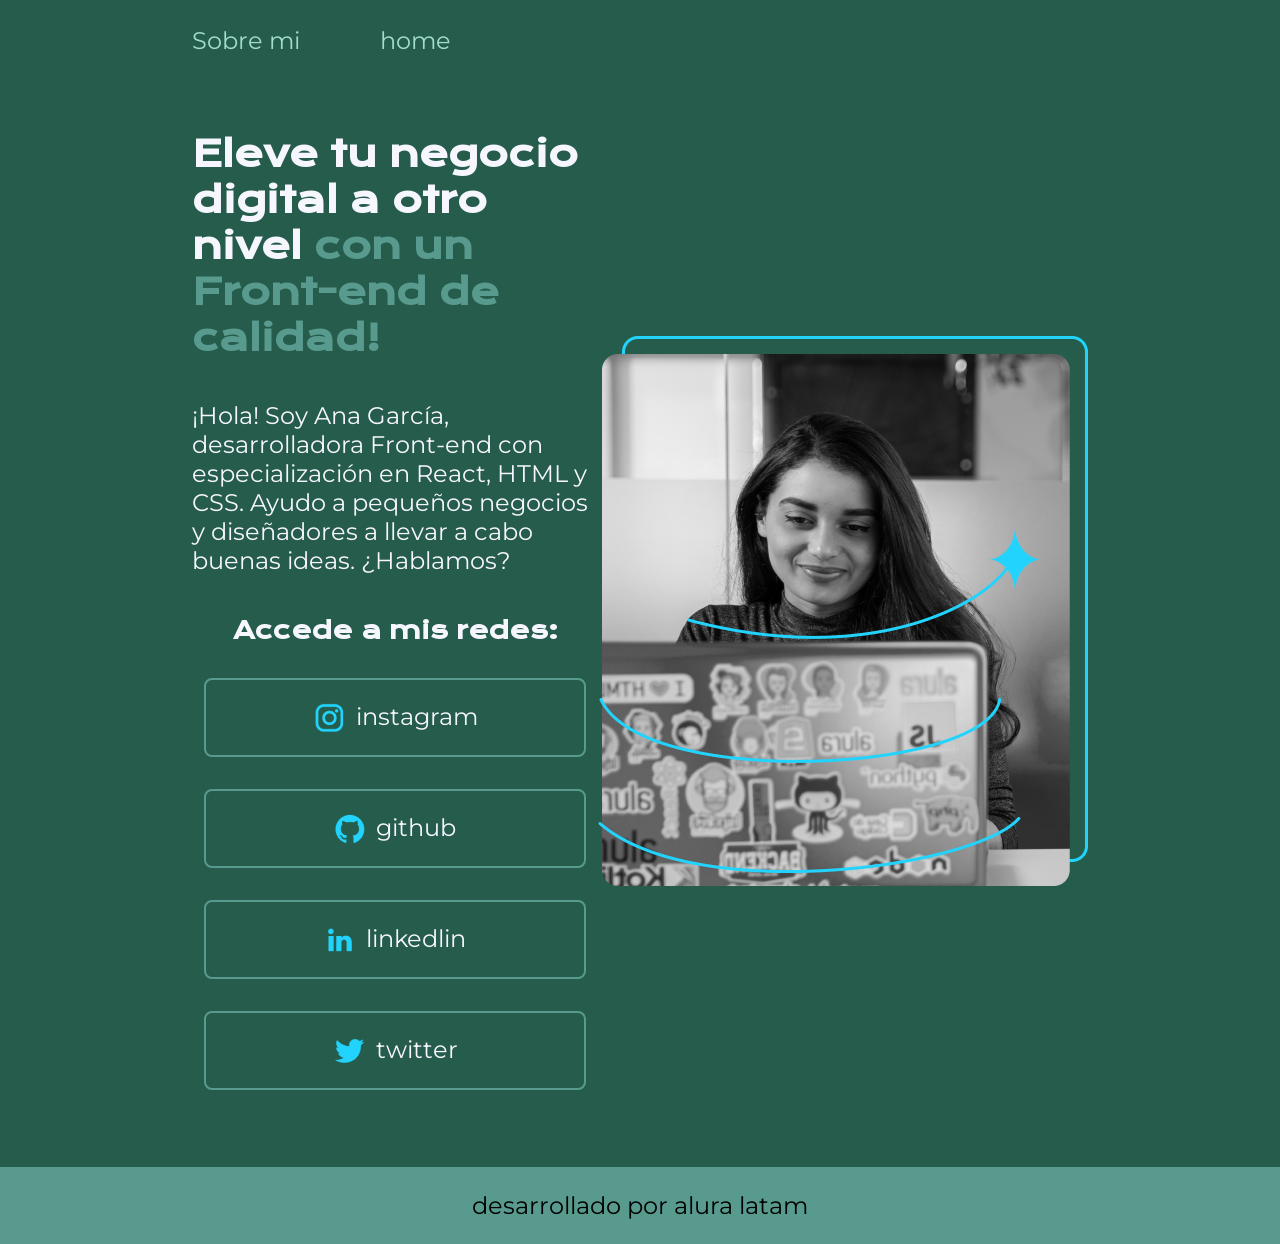
==== index.html @ 53257da1 "version uno de un ejemplo de curriculum" ====
<!DOCTYPE html>
<html lang="en">
<head>
    <meta charset="UTF-8">
    <meta name="viewport" content="width=device-width, initial-scale=1.0">
    <title>Proyecto con figma</title>
    <link rel="stylesheet" href="./styles/stile.css">
</head>
<body>

    <header class="header">
        <nav class="header-menu">
            <a class="header-menu-link" href="sobre-mi.html">Sobre mi</a>
            <a class="header-menu-link" href="index.html">home</a>
        </nav>
    </header>

    <main class="presentacion">

    <section class="texto-presentacion">
        <h1 class="titulo-presentacion">
            Eleve tu negocio digital a otro nivel 
            <strong class="titulo-destaque">con un Front-end de calidad!</strong>
        </h1>

        <p class="parrafo-presentacion">¡Hola! Soy Ana García, desarrolladora Front-end con especialización en 
            React, HTML y CSS. Ayudo a pequeños negocios y diseñadores a llevar a cabo
            buenas ideas. ¿Hablamos?
        </p>

        <div class="redes-presentacion">
        <h2 class="presentacion-enlaces-subtitulo">Accede a mis redes:</h2>
            <a class="redes-presentacion-link" href="instagram.com">
                <img src="icons redes sociales/instagram.png">instagram</a>
            <a class="redes-presentacion-link" href="github.com">
                <img src="icons redes sociales/github.png">github</a>
            <a class="redes-presentacion-link" href="linkedlin.com">
                <img src="icons redes sociales/linkedin.png">linkedlin</a>
            <a class="redes-presentacion-link" href="twitter.com">
                <img src="icons redes sociales/twitter.png">twitter</a>
        </div>
    </section>

        <img src="./icons redes sociales/image.png" alt="iamgen de ana g">
    </main>

    <footer class="footer">
        <p>desarrollado por alura latam</p>
    </footer>
    
</body>
</html>
---- styles/stile.css ----
@import url('https://fonts.googleapis.com/css2?family=Krona+One&family=Montserrat:ital,wght@0,100..900;1,100..900&display=swap');

:root {
    --color-primario: #265C4B;
    --color-secundario: #589A8D;
    --color-terciario: #A1DDCA;
    --color-cuaternario: #F6F6FF;
    --color-hover: rgb(12, 41, 31);
    --color-footer: #000000;

    --fuente-montserrat: 'Montserrat', sans-serif;
    --fuente-krona: 'Krona One', sans-serif;
}

* {
    padding: 0;
    margin: 0;
}

body{
    background-color: var(--color-primario);
    color: var(--color-cuaternario);
    box-sizing: border-box;
}

.header{
    padding: 2% 0% 0% 15%;
    
}

.header-menu{
    display: flex;
    gap: 80px;

}

.header-menu-link{
    font-family: var(--fuente-montserrat);
    font-size: 24px;
    font-weight: 600px;
    color: var(--color-terciario);
    text-decoration: none;
}

.presentacion{
    display: flex;
    align-items: center;
    margin: 6% 15%;
    justify-content: space-between;
}

.texto-presentacion{
    width: 50%;
    display: flex;
    flex-direction: column;
    gap: 40px;
}

.titulo-presentacion{
    font-size: 36px;
    font-family: var(--fuente-krona);
}

.titulo-destaque {
    color: var(--color-secundario);
}

.parrafo-presentacion{
    font-size: 24px;
    font-family: var(--fuente-montserrat);
}

.redes-presentacion{
    display: flex;
    justify-content: space-between;
    flex-direction: column;
    align-items: center;
    gap: 32px;

}

.redes-presentacion-link{
    width: 378px;
    text-align: center;
    padding: 21.5px 0;
    border-radius: 8px;
    font-family: var(--fuente-montserrat);
    font-size: 24px;
    font-weight: 600px;
    text-decoration: none;
    color: var(--color-cuaternario);
    border: 2px solid var(--color-secundario);
    display: flex;
    justify-content: center;
    gap: 10px;
}

.presentacion-enlaces-subtitulo{
    font-family: var(--fuente-krona);
    font-size: 24px;
    font-weight: 400px;
}

.redes-presentacion-link:hover{
    background-color: var(--color-hover);
}

.footer{
    background-color: var(--color-secundario);
    padding: 24px;
    color: var(--color-footer);
    text-align: center;
    font-family: var(--fuente-montserrat);
    font-size: 24px;
    font-weight: 400px;
}
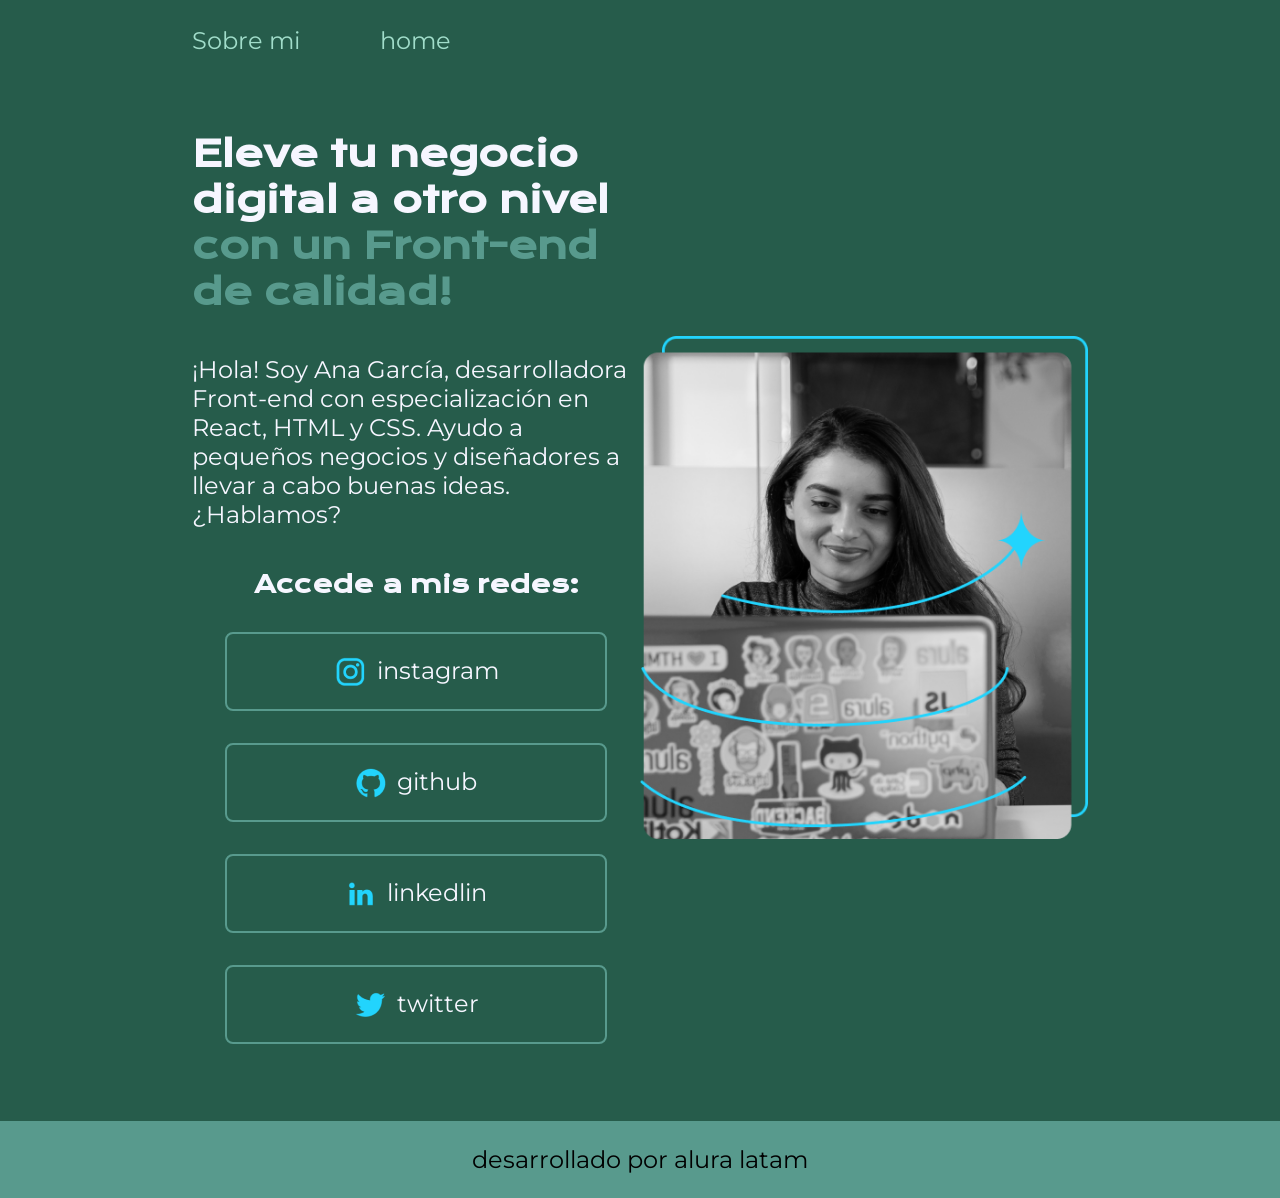
==== commit 83b94703: "poniendo el proyecto en responsive" ====
--- a/index.html
+++ b/index.html
@@ -41,7 +41,7 @@
         </div>
     </section>
 
-        <img src="./icons redes sociales/image.png" alt="iamgen de ana g">
+        <img class="imagen" src="./icons redes sociales/image.png" alt="iamgen de ana g">
     </main>
 
     <footer class="footer">
--- a/styles/stile.css
+++ b/styles/stile.css
@@ -36,10 +36,14 @@
 
 .header-menu-link{
     font-family: var(--fuente-montserrat);
-    font-size: 24px;
+    font-size: 1.5rem;
     font-weight: 600px;
     color: var(--color-terciario);
     text-decoration: none;
+}
+
+.imagen{
+    width: 50%;
 }
 
 .presentacion{
@@ -57,7 +61,7 @@
 }
 
 .titulo-presentacion{
-    font-size: 36px;
+    font-size: 2.25rem;
     font-family: var(--fuente-krona);
 }
 
@@ -66,7 +70,7 @@
 }
 
 .parrafo-presentacion{
-    font-size: 24px;
+    font-size: 1.5rem;
     font-family: var(--fuente-montserrat);
 }
 
@@ -85,8 +89,8 @@
     padding: 21.5px 0;
     border-radius: 8px;
     font-family: var(--fuente-montserrat);
-    font-size: 24px;
-    font-weight: 600px;
+    font-size: 1.5rem;
+    font-weight: 50%;
     text-decoration: none;
     color: var(--color-cuaternario);
     border: 2px solid var(--color-secundario);
@@ -97,8 +101,8 @@
 
 .presentacion-enlaces-subtitulo{
     font-family: var(--fuente-krona);
-    font-size: 24px;
-    font-weight: 400px;
+    font-size: 1.5rem;
+    font-weight: 50%;
 }
 
 .redes-presentacion-link:hover{
@@ -107,12 +111,32 @@
 
 .footer{
     background-color: var(--color-secundario);
-    padding: 24px;
+    padding: 1.5rem;
     color: var(--color-footer);
     text-align: center;
     font-family: var(--fuente-montserrat);
-    font-size: 24px;
+    font-size: 1.5rem;
     font-weight: 400px;
+}
+
+@media (max-width: 1200px){
+
+    .header{
+        padding: 10%;
+    }
+
+    .header-menu{
+        justify-content: center;
+    }
+    .presentacion{
+        flex-direction: column-reverse;
+        gap: 40px;
+        padding: 5%;
+    }
+
+    .texto-presentacion{
+        width: auto;
+    }
 }
 
 
